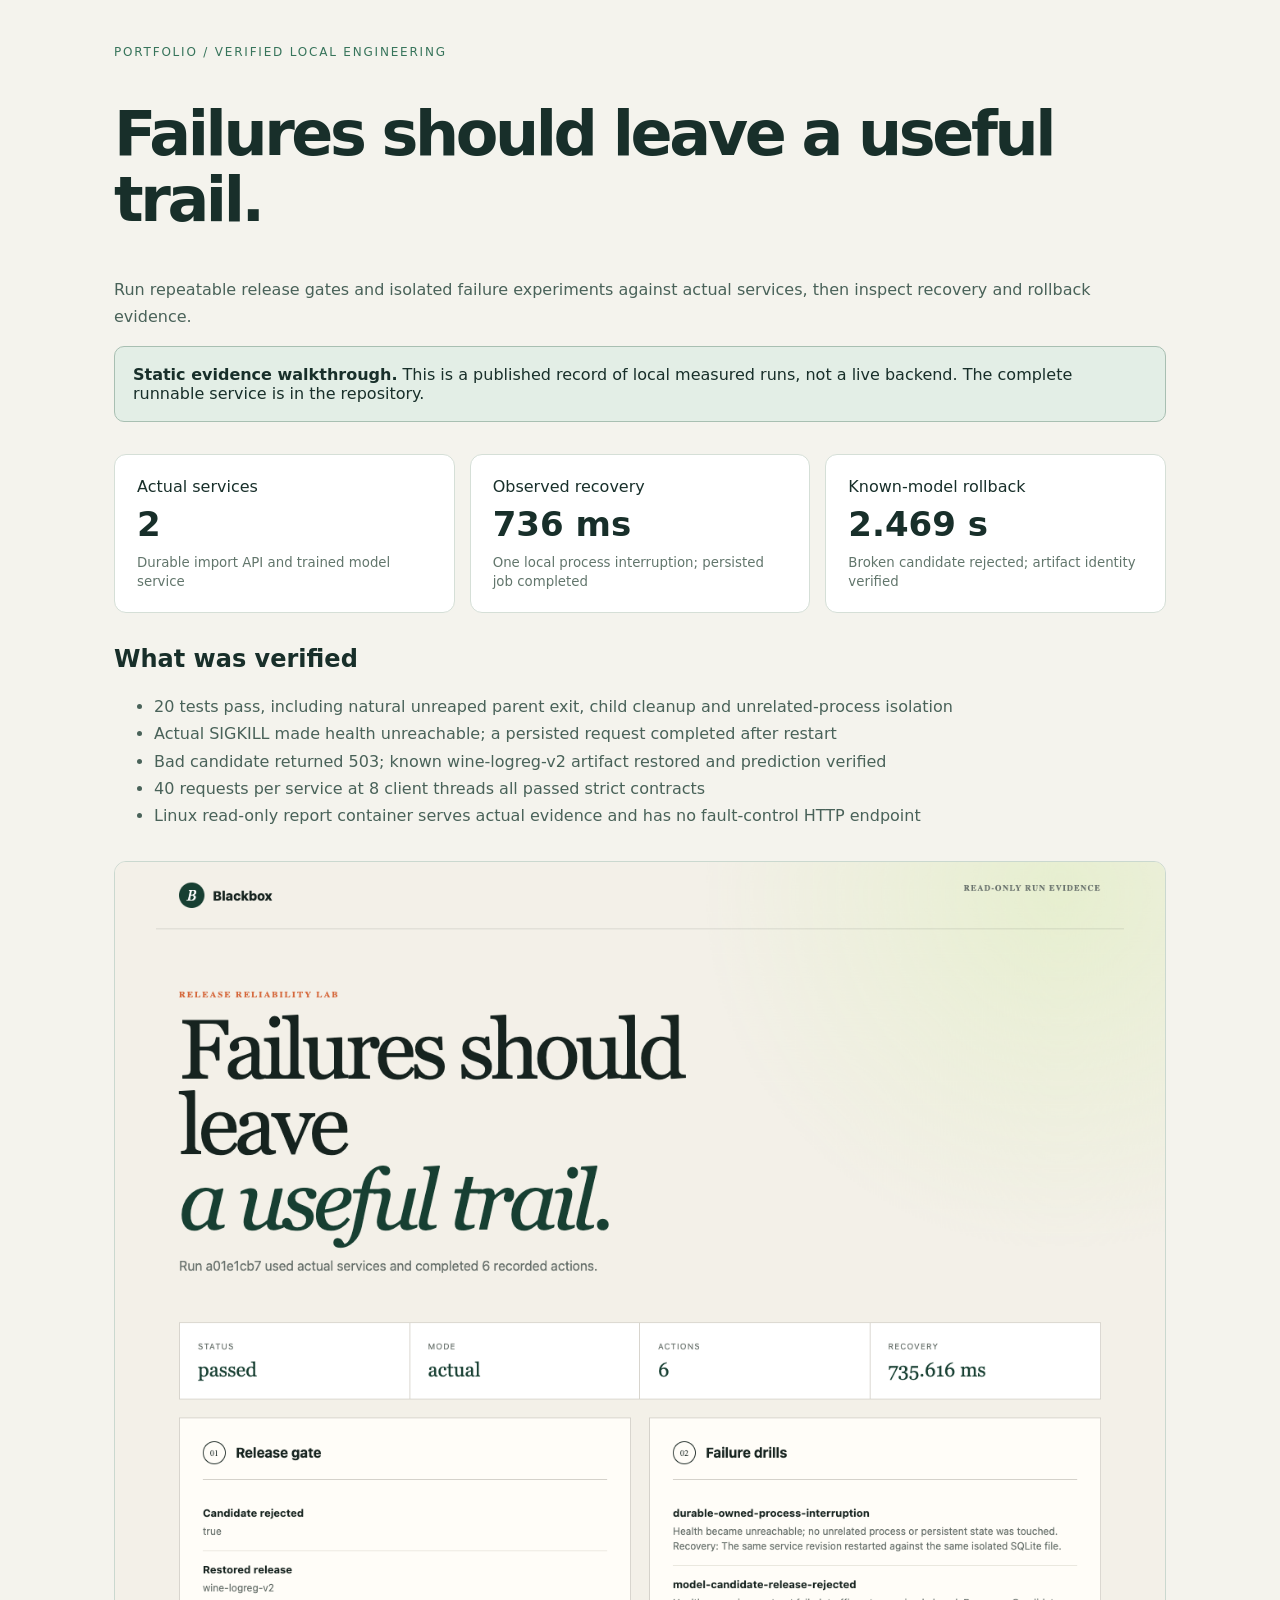
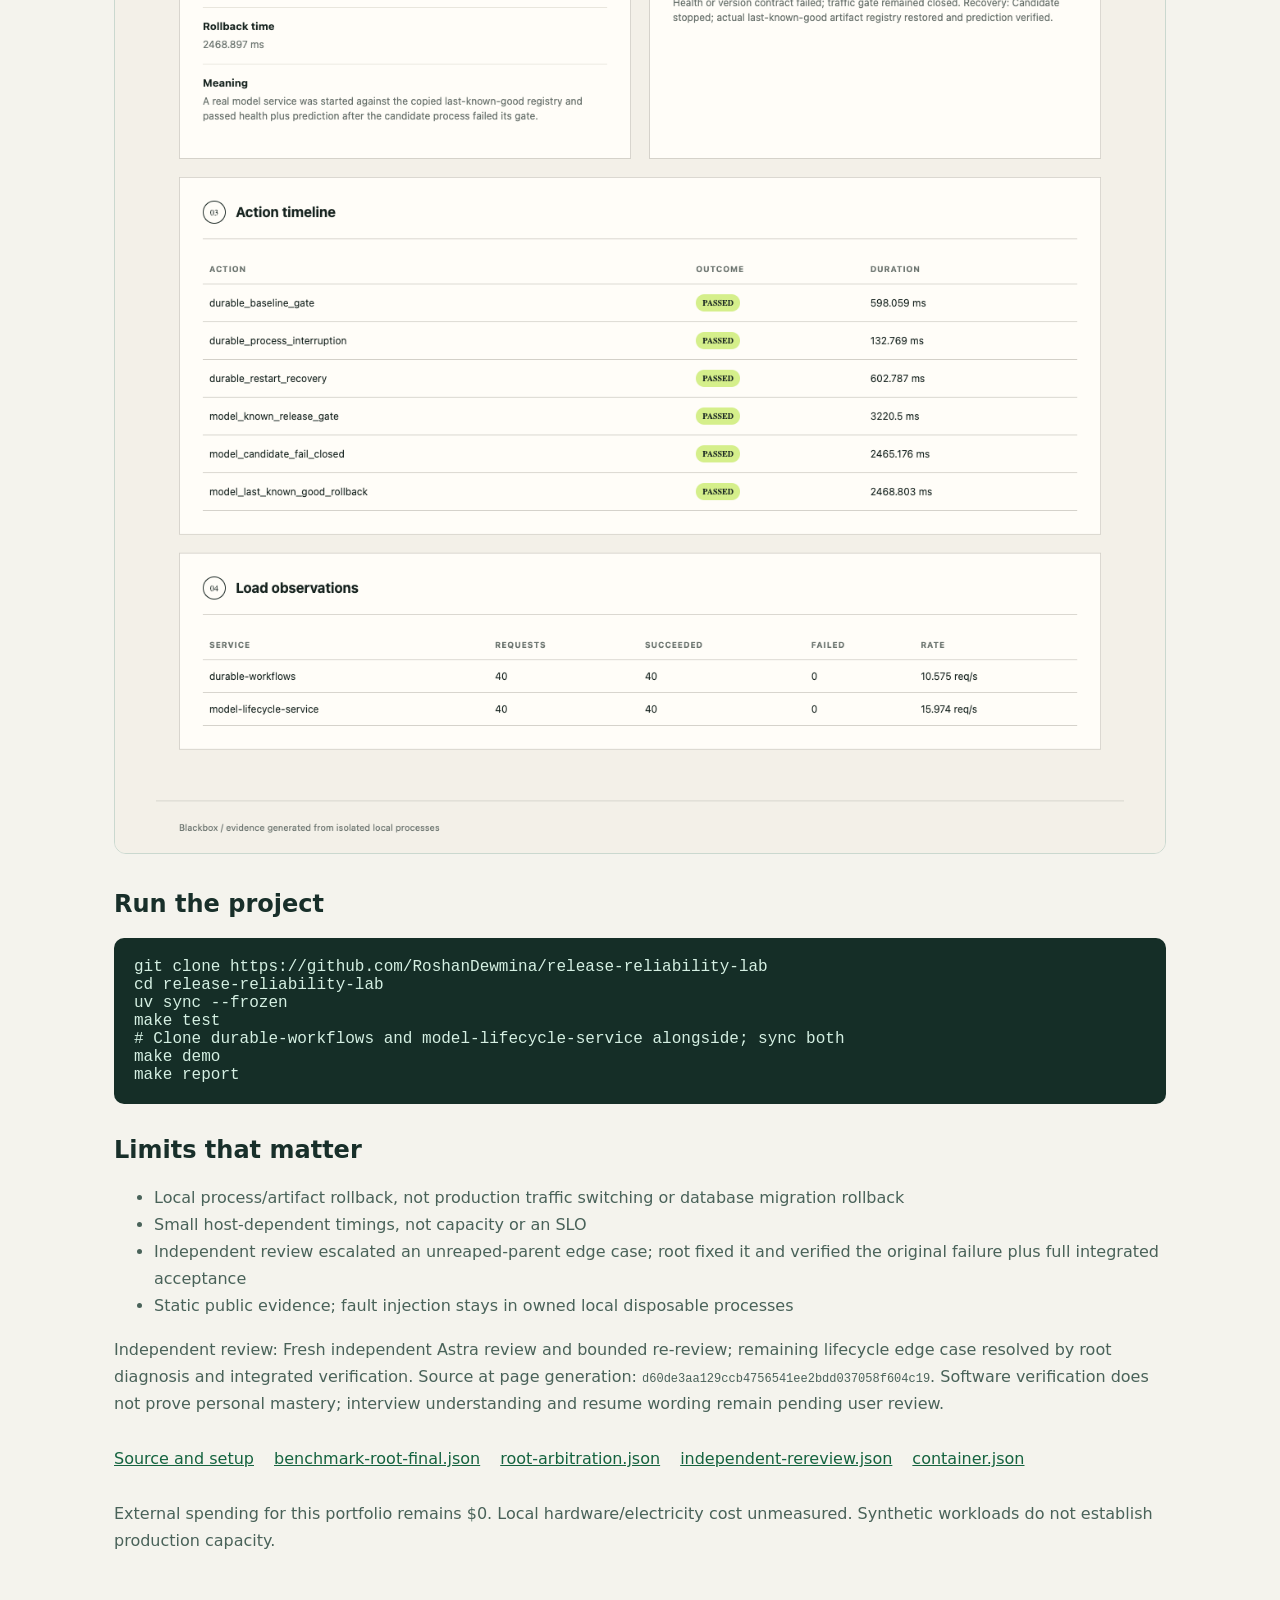
==== docs/index.html @ 085a22af "Record root-resolved review findings and final reliability evidence" ====
<!doctype html><html lang="en"><head><meta charset="utf-8"><meta name="viewport" content="width=device-width,initial-scale=1"><title>Failures should leave a useful trail. / evidence</title><style>*{box-sizing:border-box}body{background:#f4f3ed;color:#182f2a;font:16px system-ui;margin:0}main{max-width:1100px;margin:auto;padding:45px 24px}nav{color:#37745b;font-size:12px;letter-spacing:.15em}h1{font-size:clamp(36px,6vw,62px);letter-spacing:-.055em;line-height:1.08}p,li{color:#496259;line-height:1.7}.notice{border:1px solid #a8bfb2;background:#e3eee6;padding:18px;border-radius:10px}.grid{display:grid;grid-template-columns:repeat(3,1fr);gap:15px}article{background:white;border:1px solid #d5dfd7;padding:22px;border-radius:12px}article b{display:block;font-size:34px;margin:8px 0}small{color:#62766c}a{color:#14633f}img{max-width:100%;border:1px solid #cad8cf;border-radius:12px}pre{padding:20px;background:#152e27;color:#d5f0e3;border-radius:10px;overflow:auto}section{margin:32px 0}.links{display:flex;gap:20px;flex-wrap:wrap}code{overflow-wrap:anywhere;font-size:12px}@media(max-width:680px){.grid{grid-template-columns:1fr}}</style></head><body><main><nav>PORTFOLIO / VERIFIED LOCAL ENGINEERING</nav><h1>Failures should leave a useful trail.</h1><p>Run repeatable release gates and isolated failure experiments against actual services, then inspect recovery and rollback evidence.</p><div class="notice"><strong>Static evidence walkthrough.</strong> This is a published record of local measured runs, not a live backend. The complete runnable service is in the repository.</div><section class="grid"><article><span>Actual services</span><b>2</b><small>Durable import API and trained model service</small></article><article><span>Observed recovery</span><b>736 ms</b><small>One local process interruption; persisted job completed</small></article><article><span>Known-model rollback</span><b>2.469 s</b><small>Broken candidate rejected; artifact identity verified</small></article></section><section><h2>What was verified</h2><ul><li>20 tests pass, including natural unreaped parent exit, child cleanup and unrelated-process isolation</li><li>Actual SIGKILL made health unreachable; a persisted request completed after restart</li><li>Bad candidate returned 503; known wine-logreg-v2 artifact restored and prediction verified</li><li>40 requests per service at 8 client threads all passed strict contracts</li><li>Linux read-only report container serves actual evidence and has no fault-control HTTP endpoint</li></ul></section><img src="demo.png" alt="Blackbox actual-service report showing failed candidate rejection, recovery, rollback and load results"><section><h2>Run the project</h2><pre>git clone https://github.com/RoshanDewmina/release-reliability-lab
cd release-reliability-lab
uv sync --frozen
make test
# Clone durable-workflows and model-lifecycle-service alongside; sync both
make demo
make report</pre></section><section><h2>Limits that matter</h2><ul><li>Local process/artifact rollback, not production traffic switching or database migration rollback</li><li>Small host-dependent timings, not capacity or an SLO</li><li>Independent review escalated an unreaped-parent edge case; root fixed it and verified the original failure plus full integrated acceptance</li><li>Static public evidence; fault injection stays in owned local disposable processes</li></ul><p>Independent review: Fresh independent Astra review and bounded re-review; remaining lifecycle edge case resolved by root diagnosis and integrated verification. Source at page generation: <code>d60de3aa129ccb4756541ee2bdd037058f604c19</code>. Software verification does not prove personal mastery; interview understanding and resume wording remain pending user review.</p></section><section class="links"><a href="https://github.com/RoshanDewmina/release-reliability-lab">Source and setup</a><a href="receipt-benchmark-root-final.json">benchmark-root-final.json</a><a href="receipt-root-arbitration.json">root-arbitration.json</a><a href="receipt-independent-rereview.json">independent-rereview.json</a><a href="receipt-container.json">container.json</a></section><p>External spending for this portfolio remains $0. Local hardware/electricity cost unmeasured. Synthetic workloads do not establish production capacity.</p></main></body></html>
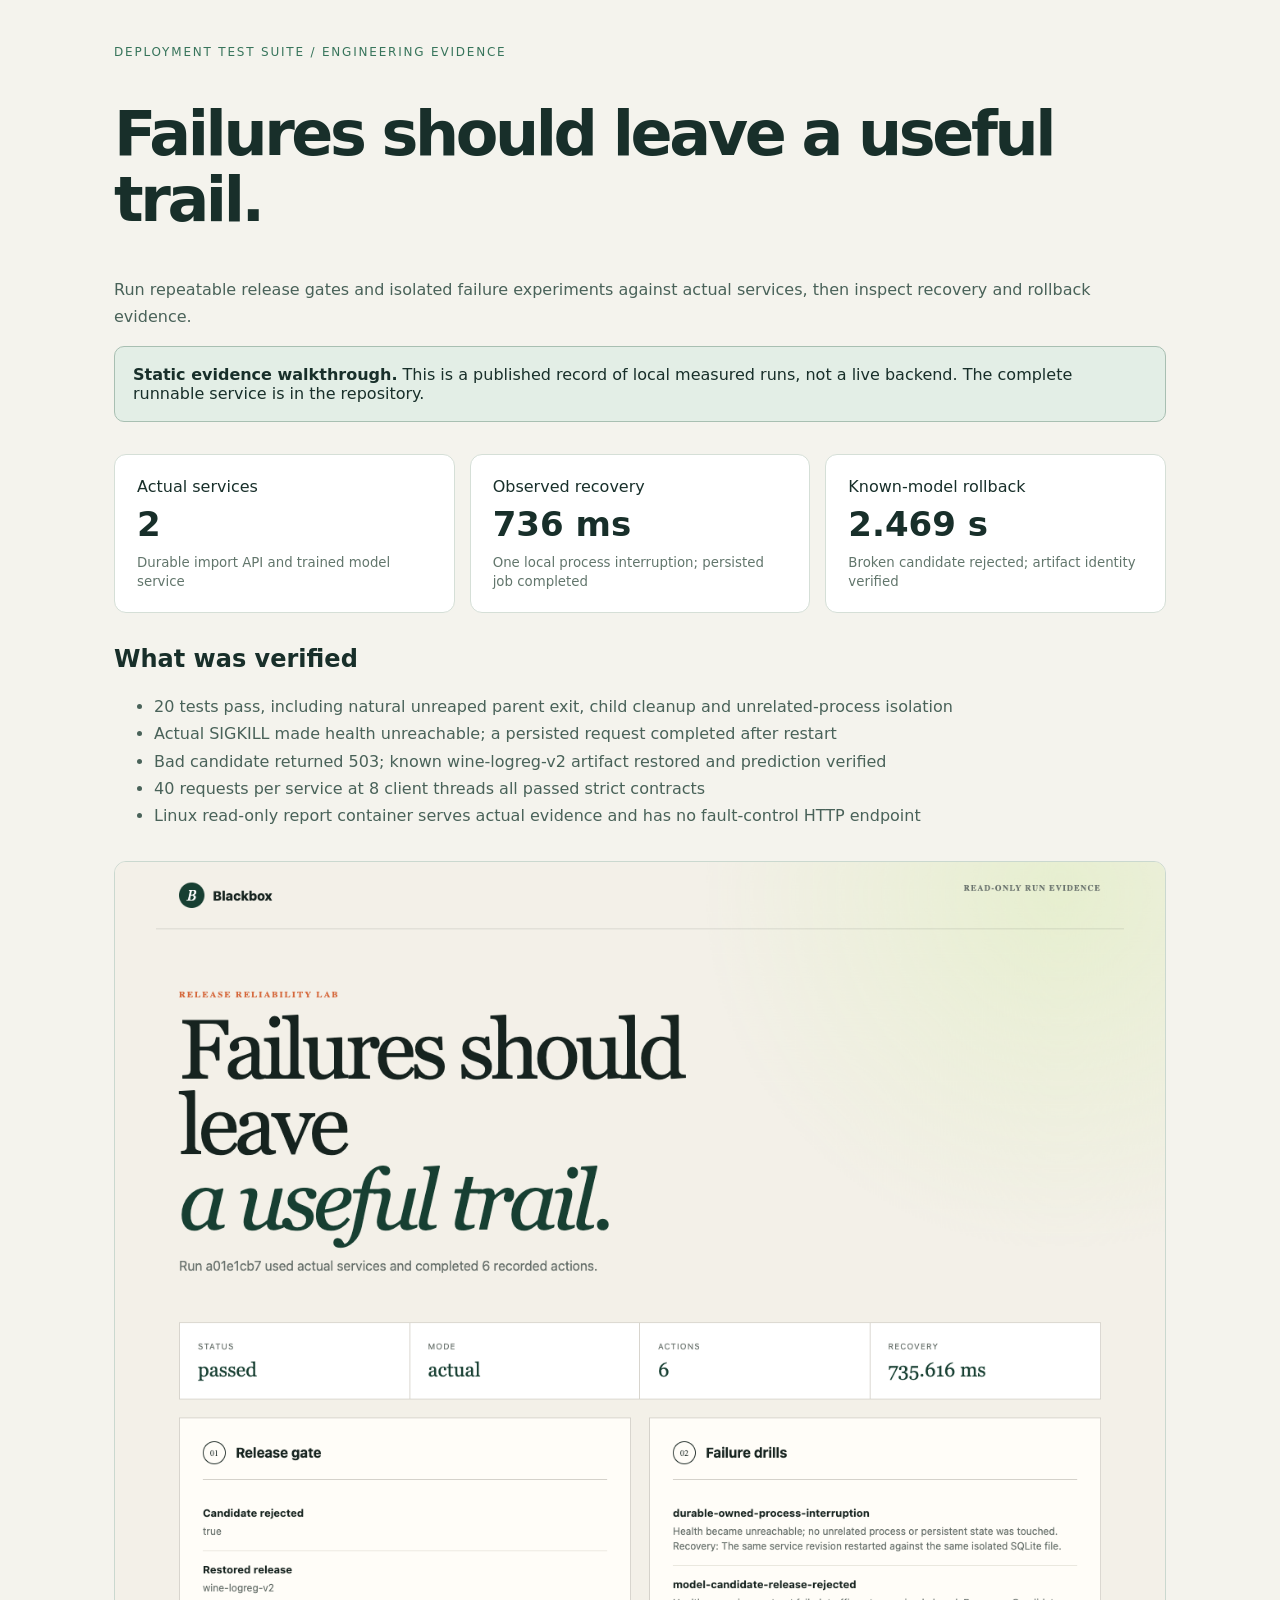
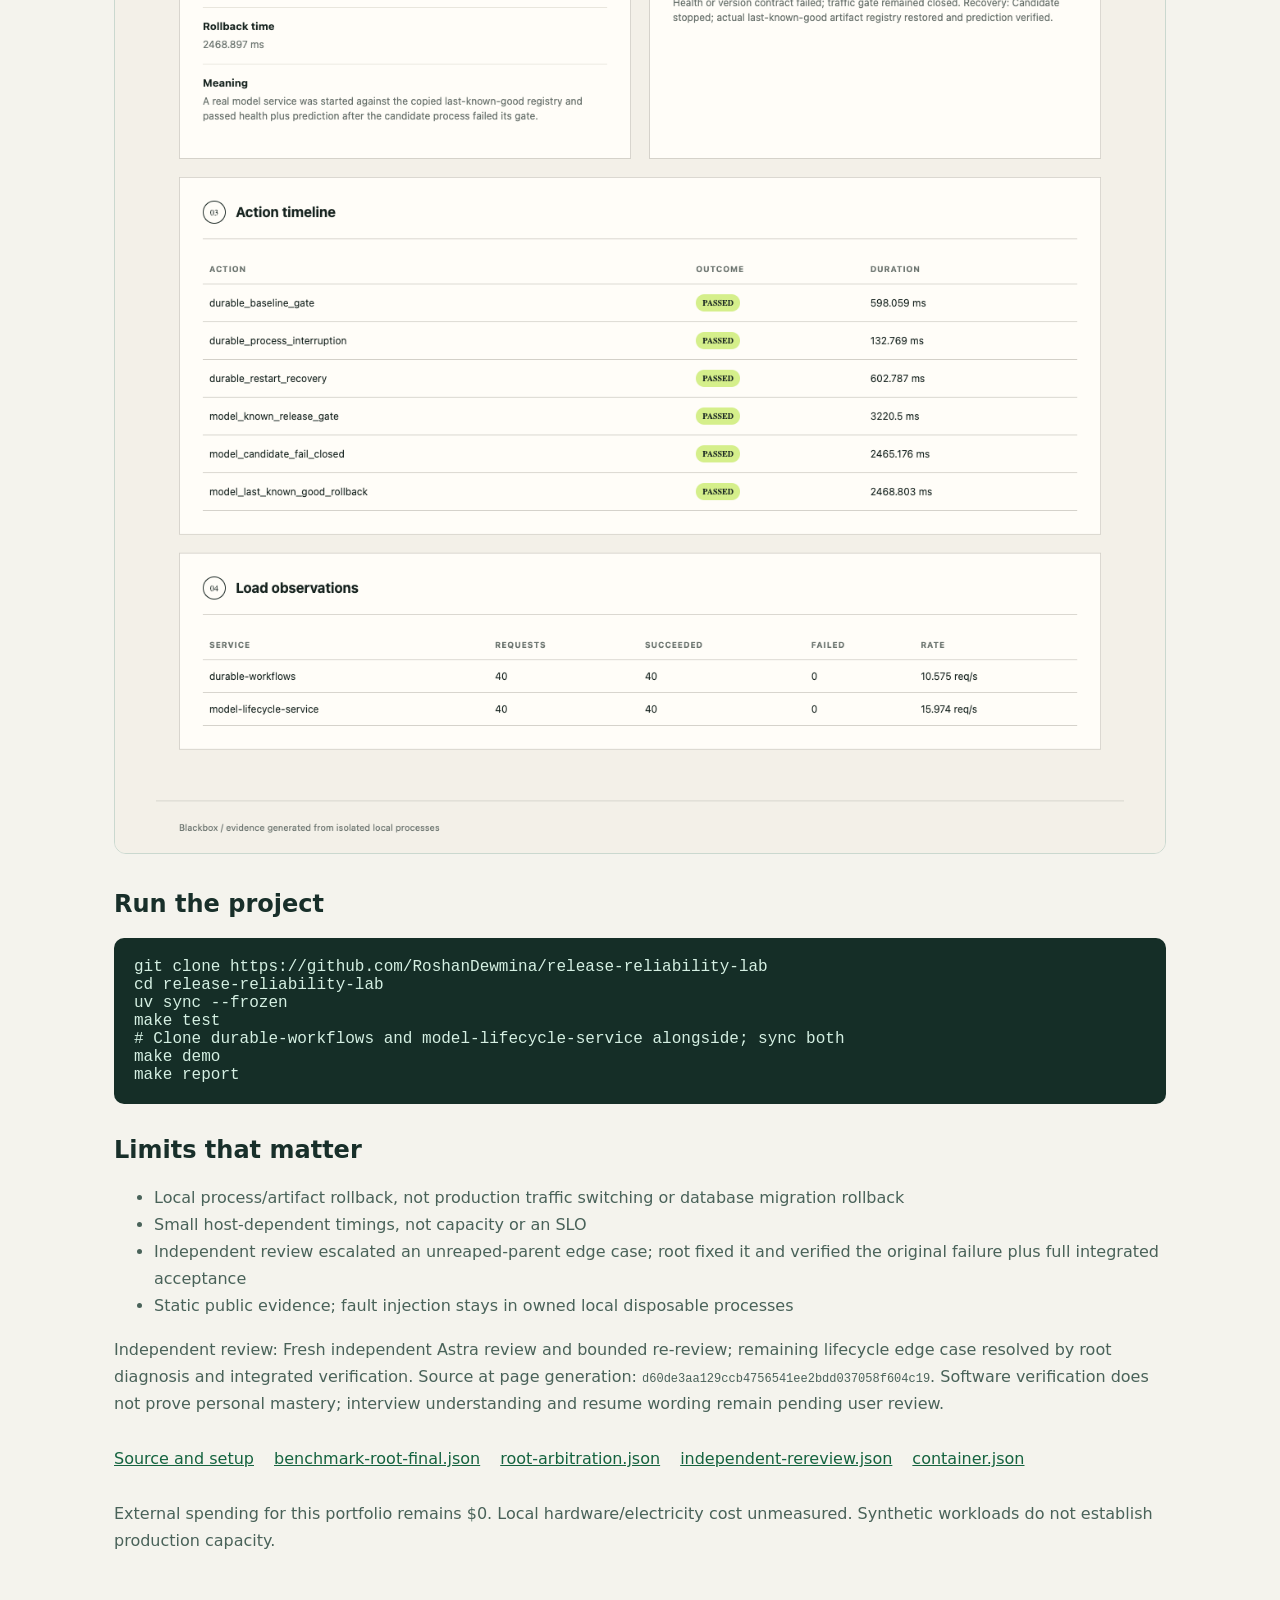
==== commit 8e8b912c: "Use clearer project display name: Deployment Test Suite" ====
--- a/docs/index.html
+++ b/docs/index.html
@@ -1,4 +1,4 @@
-<!doctype html><html lang="en"><head><meta charset="utf-8"><meta name="viewport" content="width=device-width,initial-scale=1"><title>Failures should leave a useful trail. / evidence</title><style>*{box-sizing:border-box}body{background:#f4f3ed;color:#182f2a;font:16px system-ui;margin:0}main{max-width:1100px;margin:auto;padding:45px 24px}nav{color:#37745b;font-size:12px;letter-spacing:.15em}h1{font-size:clamp(36px,6vw,62px);letter-spacing:-.055em;line-height:1.08}p,li{color:#496259;line-height:1.7}.notice{border:1px solid #a8bfb2;background:#e3eee6;padding:18px;border-radius:10px}.grid{display:grid;grid-template-columns:repeat(3,1fr);gap:15px}article{background:white;border:1px solid #d5dfd7;padding:22px;border-radius:12px}article b{display:block;font-size:34px;margin:8px 0}small{color:#62766c}a{color:#14633f}img{max-width:100%;border:1px solid #cad8cf;border-radius:12px}pre{padding:20px;background:#152e27;color:#d5f0e3;border-radius:10px;overflow:auto}section{margin:32px 0}.links{display:flex;gap:20px;flex-wrap:wrap}code{overflow-wrap:anywhere;font-size:12px}@media(max-width:680px){.grid{grid-template-columns:1fr}}</style></head><body><main><nav>PORTFOLIO / VERIFIED LOCAL ENGINEERING</nav><h1>Failures should leave a useful trail.</h1><p>Run repeatable release gates and isolated failure experiments against actual services, then inspect recovery and rollback evidence.</p><div class="notice"><strong>Static evidence walkthrough.</strong> This is a published record of local measured runs, not a live backend. The complete runnable service is in the repository.</div><section class="grid"><article><span>Actual services</span><b>2</b><small>Durable import API and trained model service</small></article><article><span>Observed recovery</span><b>736 ms</b><small>One local process interruption; persisted job completed</small></article><article><span>Known-model rollback</span><b>2.469 s</b><small>Broken candidate rejected; artifact identity verified</small></article></section><section><h2>What was verified</h2><ul><li>20 tests pass, including natural unreaped parent exit, child cleanup and unrelated-process isolation</li><li>Actual SIGKILL made health unreachable; a persisted request completed after restart</li><li>Bad candidate returned 503; known wine-logreg-v2 artifact restored and prediction verified</li><li>40 requests per service at 8 client threads all passed strict contracts</li><li>Linux read-only report container serves actual evidence and has no fault-control HTTP endpoint</li></ul></section><img src="demo.png" alt="Blackbox actual-service report showing failed candidate rejection, recovery, rollback and load results"><section><h2>Run the project</h2><pre>git clone https://github.com/RoshanDewmina/release-reliability-lab
+<!doctype html><html lang="en"><head><meta charset="utf-8"><meta name="viewport" content="width=device-width,initial-scale=1"><title>Deployment Test Suite / evidence</title><style>*{box-sizing:border-box}body{background:#f4f3ed;color:#182f2a;font:16px system-ui;margin:0}main{max-width:1100px;margin:auto;padding:45px 24px}nav{color:#37745b;font-size:12px;letter-spacing:.15em}h1{font-size:clamp(36px,6vw,62px);letter-spacing:-.055em;line-height:1.08}p,li{color:#496259;line-height:1.7}.notice{border:1px solid #a8bfb2;background:#e3eee6;padding:18px;border-radius:10px}.grid{display:grid;grid-template-columns:repeat(3,1fr);gap:15px}article{background:white;border:1px solid #d5dfd7;padding:22px;border-radius:12px}article b{display:block;font-size:34px;margin:8px 0}small{color:#62766c}a{color:#14633f}img{max-width:100%;border:1px solid #cad8cf;border-radius:12px}pre{padding:20px;background:#152e27;color:#d5f0e3;border-radius:10px;overflow:auto}section{margin:32px 0}.links{display:flex;gap:20px;flex-wrap:wrap}code{overflow-wrap:anywhere;font-size:12px}@media(max-width:680px){.grid{grid-template-columns:1fr}}</style></head><body><main><nav>DEPLOYMENT TEST SUITE / ENGINEERING EVIDENCE</nav><h1>Failures should leave a useful trail.</h1><p>Run repeatable release gates and isolated failure experiments against actual services, then inspect recovery and rollback evidence.</p><div class="notice"><strong>Static evidence walkthrough.</strong> This is a published record of local measured runs, not a live backend. The complete runnable service is in the repository.</div><section class="grid"><article><span>Actual services</span><b>2</b><small>Durable import API and trained model service</small></article><article><span>Observed recovery</span><b>736 ms</b><small>One local process interruption; persisted job completed</small></article><article><span>Known-model rollback</span><b>2.469 s</b><small>Broken candidate rejected; artifact identity verified</small></article></section><section><h2>What was verified</h2><ul><li>20 tests pass, including natural unreaped parent exit, child cleanup and unrelated-process isolation</li><li>Actual SIGKILL made health unreachable; a persisted request completed after restart</li><li>Bad candidate returned 503; known wine-logreg-v2 artifact restored and prediction verified</li><li>40 requests per service at 8 client threads all passed strict contracts</li><li>Linux read-only report container serves actual evidence and has no fault-control HTTP endpoint</li></ul></section><img src="demo.png" alt="Deployment Test Suite actual-service report showing failed candidate rejection, recovery, rollback and load results"><section><h2>Run the project</h2><pre>git clone https://github.com/RoshanDewmina/release-reliability-lab
 cd release-reliability-lab
 uv sync --frozen
 make test
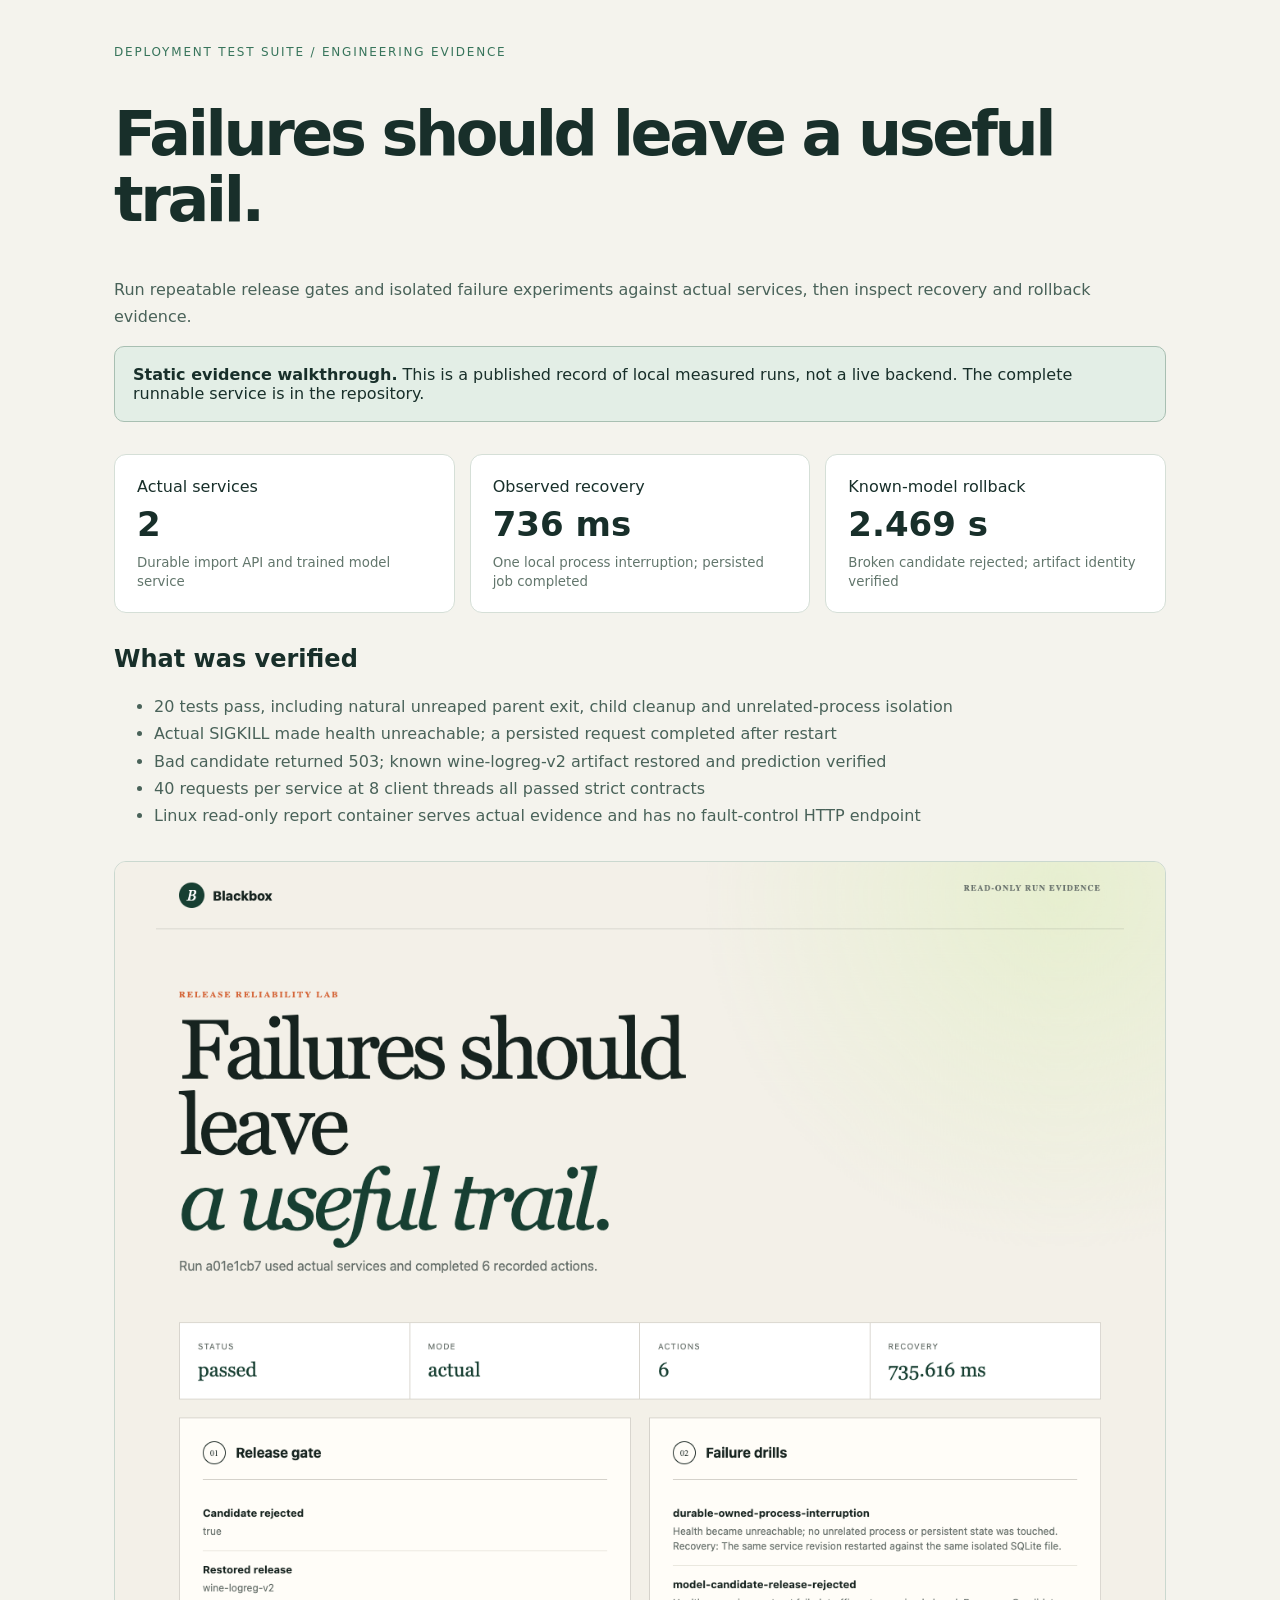
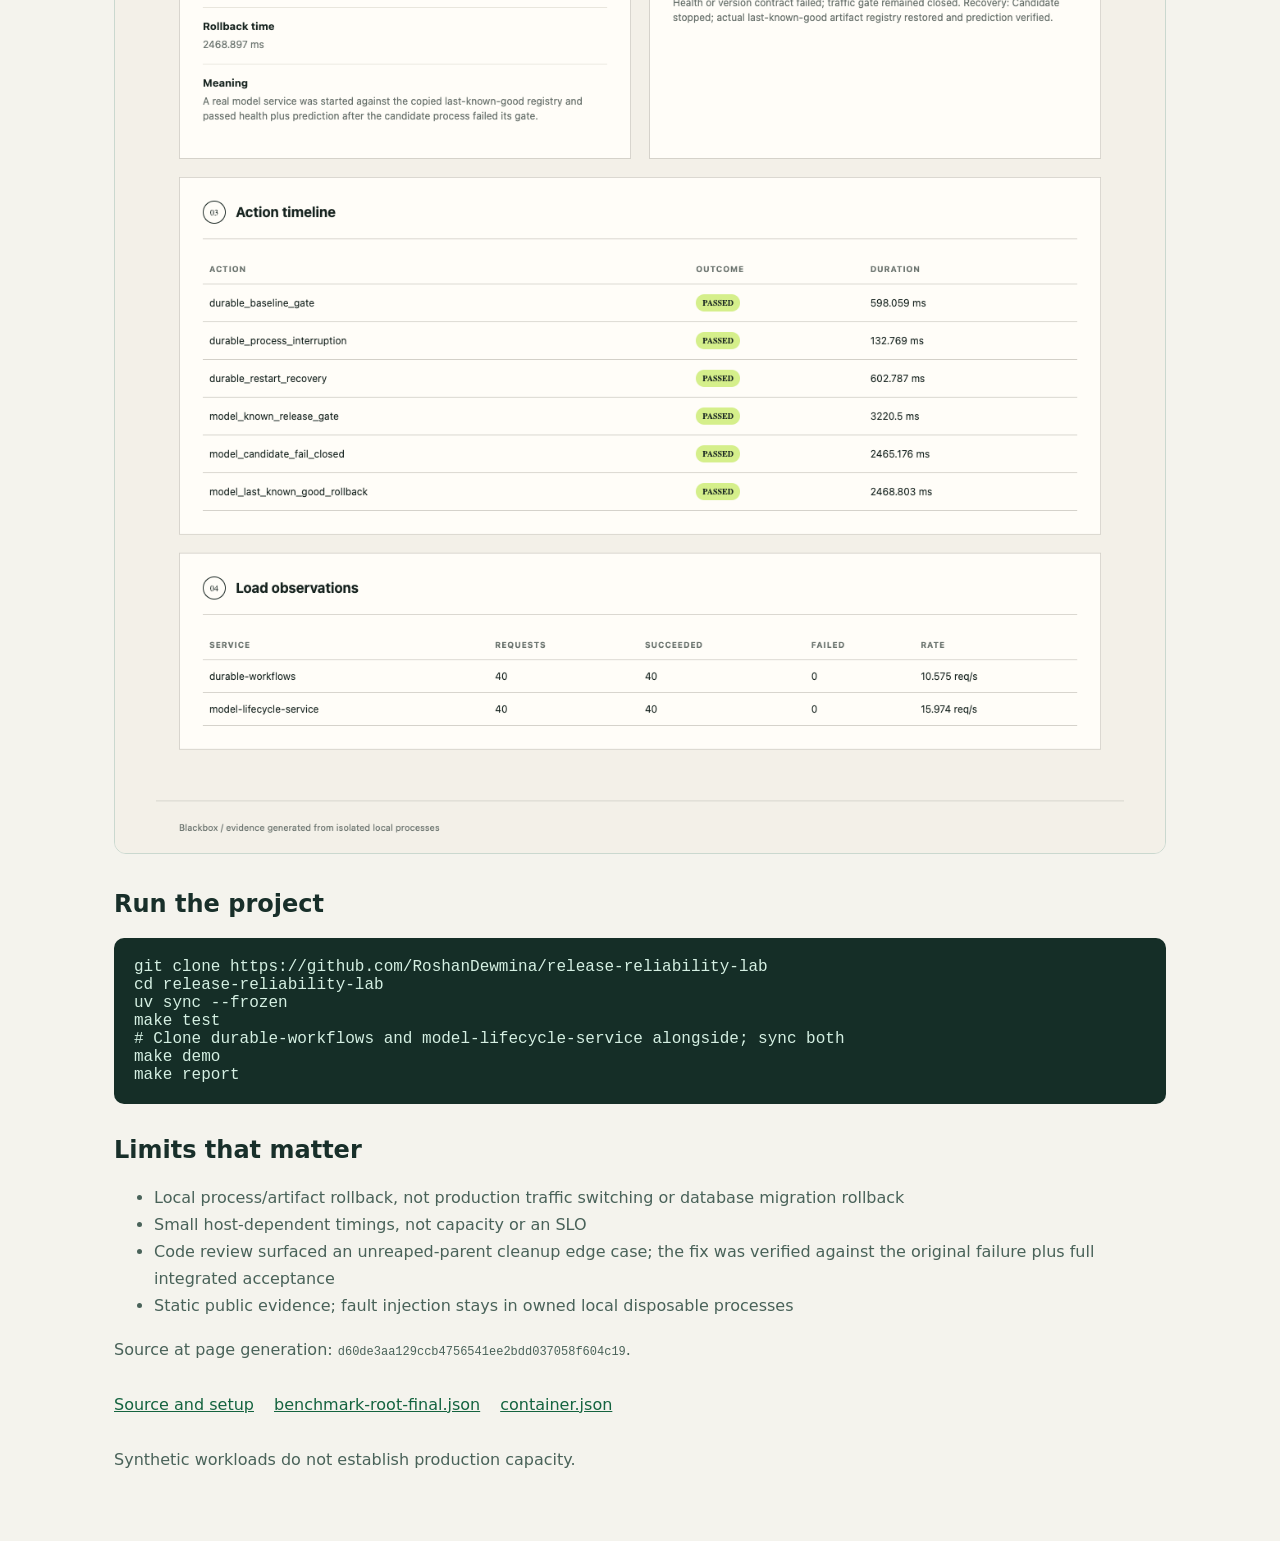
==== commit c2b1438b: "docs: remove internal generation and review artifacts Co-Authored-By: Claude Opus 5.5 <noreply@anthr" ====
--- a/docs/index.html
+++ b/docs/index.html
@@ -4,4 +4,4 @@
 make test
 # Clone durable-workflows and model-lifecycle-service alongside; sync both
 make demo
-make report</pre></section><section><h2>Limits that matter</h2><ul><li>Local process/artifact rollback, not production traffic switching or database migration rollback</li><li>Small host-dependent timings, not capacity or an SLO</li><li>Independent review escalated an unreaped-parent edge case; root fixed it and verified the original failure plus full integrated acceptance</li><li>Static public evidence; fault injection stays in owned local disposable processes</li></ul><p>Independent review: Fresh independent Astra review and bounded re-review; remaining lifecycle edge case resolved by root diagnosis and integrated verification. Source at page generation: <code>d60de3aa129ccb4756541ee2bdd037058f604c19</code>. Software verification does not prove personal mastery; interview understanding and resume wording remain pending user review.</p></section><section class="links"><a href="https://github.com/RoshanDewmina/release-reliability-lab">Source and setup</a><a href="receipt-benchmark-root-final.json">benchmark-root-final.json</a><a href="receipt-root-arbitration.json">root-arbitration.json</a><a href="receipt-independent-rereview.json">independent-rereview.json</a><a href="receipt-container.json">container.json</a></section><p>External spending for this portfolio remains $0. Local hardware/electricity cost unmeasured. Synthetic workloads do not establish production capacity.</p></main></body></html>+make report</pre></section><section><h2>Limits that matter</h2><ul><li>Local process/artifact rollback, not production traffic switching or database migration rollback</li><li>Small host-dependent timings, not capacity or an SLO</li><li>Code review surfaced an unreaped-parent cleanup edge case; the fix was verified against the original failure plus full integrated acceptance</li><li>Static public evidence; fault injection stays in owned local disposable processes</li></ul><p>Source at page generation: <code>d60de3aa129ccb4756541ee2bdd037058f604c19</code>.</p></section><section class="links"><a href="https://github.com/RoshanDewmina/release-reliability-lab">Source and setup</a><a href="receipt-benchmark-root-final.json">benchmark-root-final.json</a><a href="receipt-container.json">container.json</a></section><p>Synthetic workloads do not establish production capacity.</p></main></body></html>
